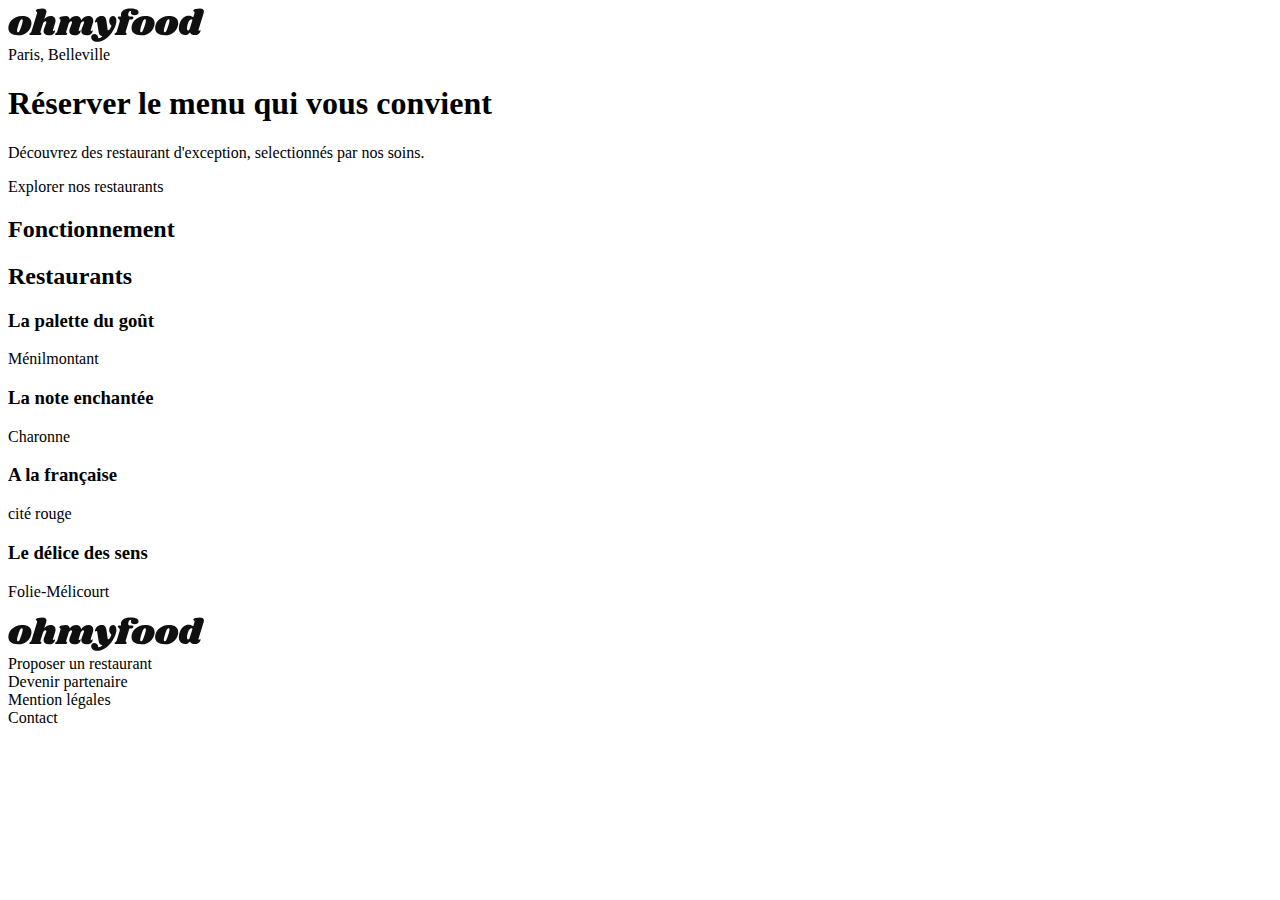
==== index.html @ 0eeb08e2 "initial version" ====
<!DOCTYPE html>
<html lang="fr">

<head>
    <meta charset="UTF-8">
    <meta name="viewport" content="width=device-width, initial-scale=1.0">
    <link rel="stylesheet" href="https://use.fontawesome.com/releases/v5.15.1/css/all.css"
        integrity="sha384-vp86vTRFVJgpjF9jiIGPEEqYqlDwgyBgEF109VFjmqGmIY/Y4HV4d3Gp2irVfcrp" crossorigin="anonymous">
    <link rel="stylesheet" href="styles/style.css" />
    <title> Ohmyfood!</title>
</head>

<body>
    <header>
        <img src="images/logo/ohmyfood@2x.svg" alt="logo Ohmyfood!" />
        <div>
            <i class="fas fa-map-marker-alt"></i>
            Paris, Belleville
        </div>
        <h1> Réserver le menu qui vous convient</h1>
        <p> Découvrez des restaurant d'exception, selectionnés par nos soins.</p>
        <div> Explorer nos restaurants </div>
    </header>
    <section id="fonction">
        <h2> Fonctionnement</h2>

    </section>
    <section id="restaurant">
        <h2> Restaurants</h2>
        <div class="menu">
            <a href="#">
                <div class="pic img1"> </div>
                <h3> La palette du goût</h3>
                <p> Ménilmontant</p>
            </a>
        </div>
        <div class="menu">
            <a href="#">
                <div class="pic img2"> </div>
                <h3> La note enchantée</h3>
                <p> Charonne</p>
            </a>
        </div>
        <div class="menu">
            <a href="#">
                <div class="pic img3"> </div>
                <h3> A la française</h3>
                <p> cité rouge</p>
            </a>
        </div>
        <div class="menu">
            <a href="#">
                <div class="pic img4"> </div>
                <h3> Le délice des sens</h3>
                <p> Folie-Mélicourt </p>
            </a>
        </div>
    </section>
    <footer>
        <img src="images/logo/ohmyfood@2x.svg" alt="logo Ohmyfood!" />
        <div>
            <div> <i class="fas fa-utensils"></i> Proposer un restaurant </div>
            <div> <i class="fas fa-hands-helping"></i> Devenir partenaire </div>
            <span>Mention légales </span>
            <div> <a href="mailto:#"> Contact </a> </div>
        </div>
    </footer>
</body>

</html>
---- styles/style.css ----
@font-face {
  font-family: "roboto";
  src: url(Roboto/Roboto-Regular.ttf) format("truetype");
  font-family: "shrikhand";
  src: url(Shrikhand/Shrikhand-Regular.ttf) format("truetype");
}

* {
  text-decoration: none;
  color: black;
  font-family: "roboto";
}
/*# sourceMappingURL=style.css.map */
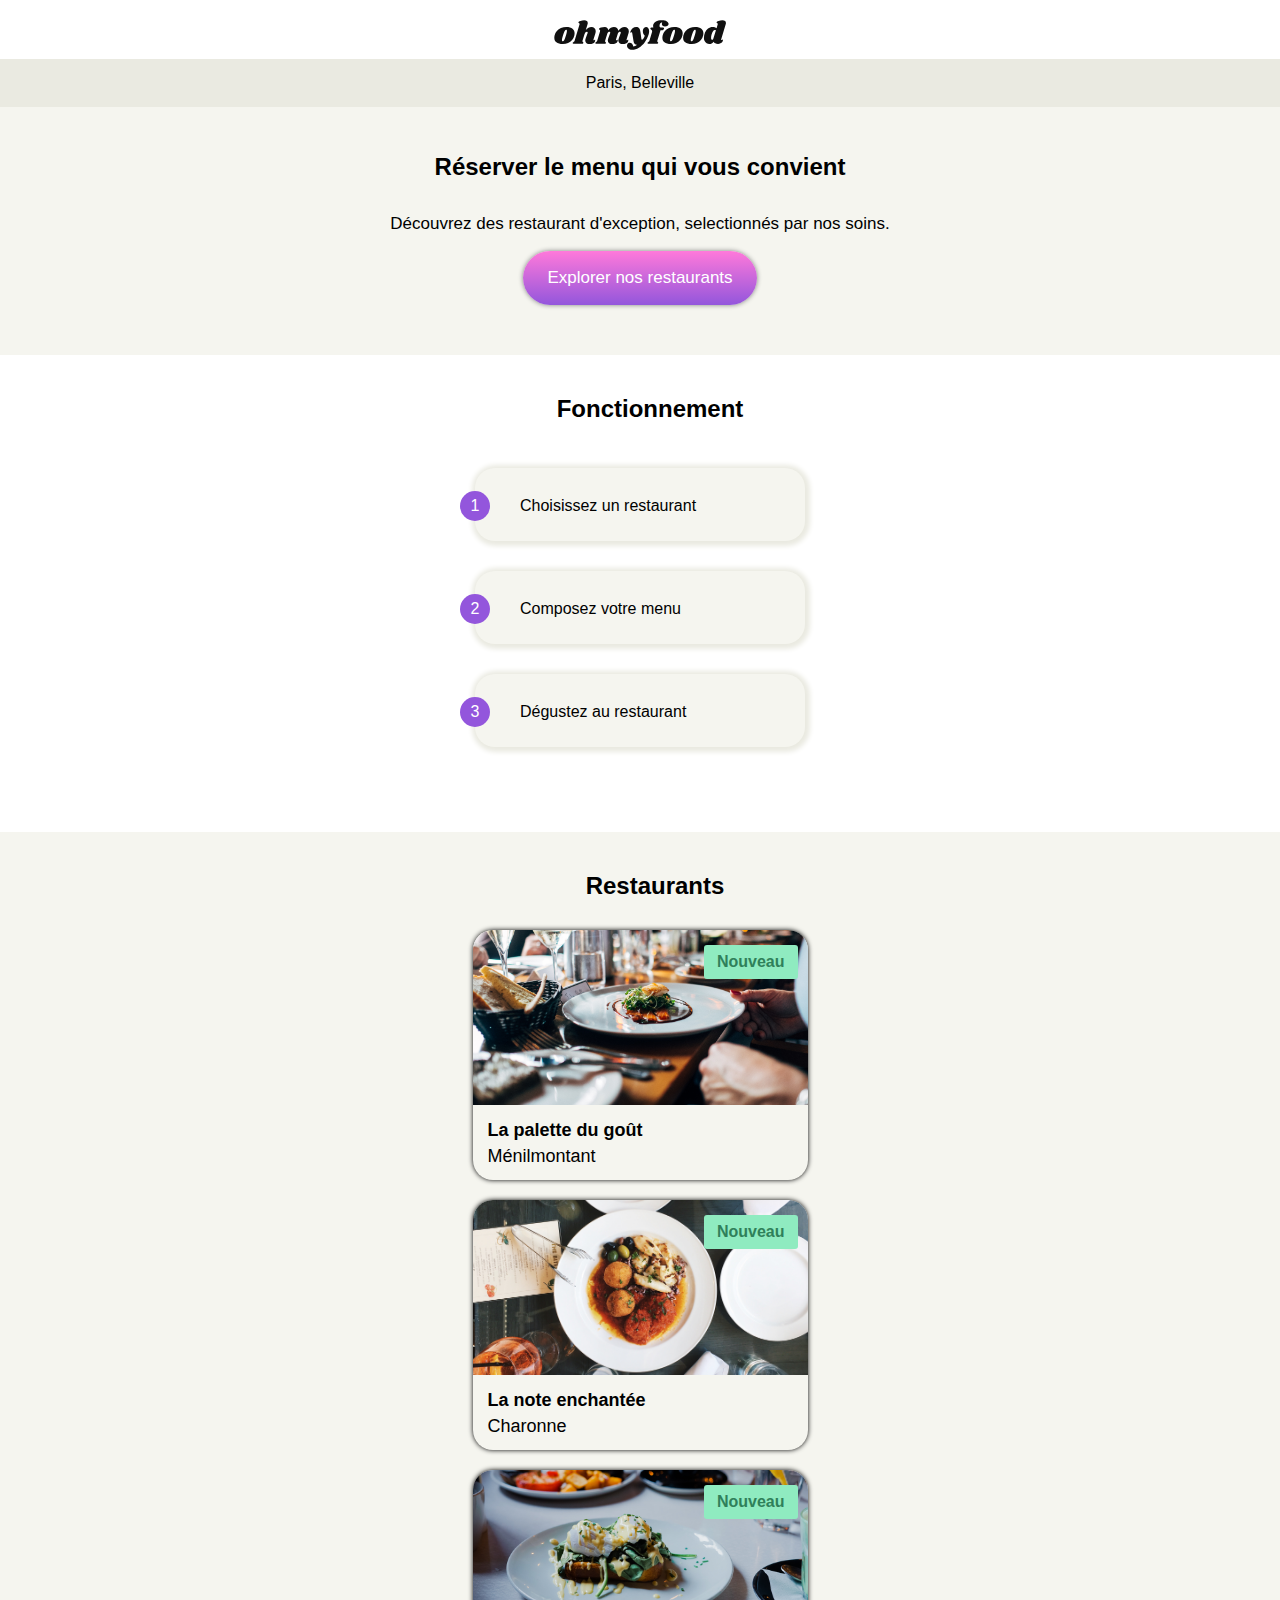
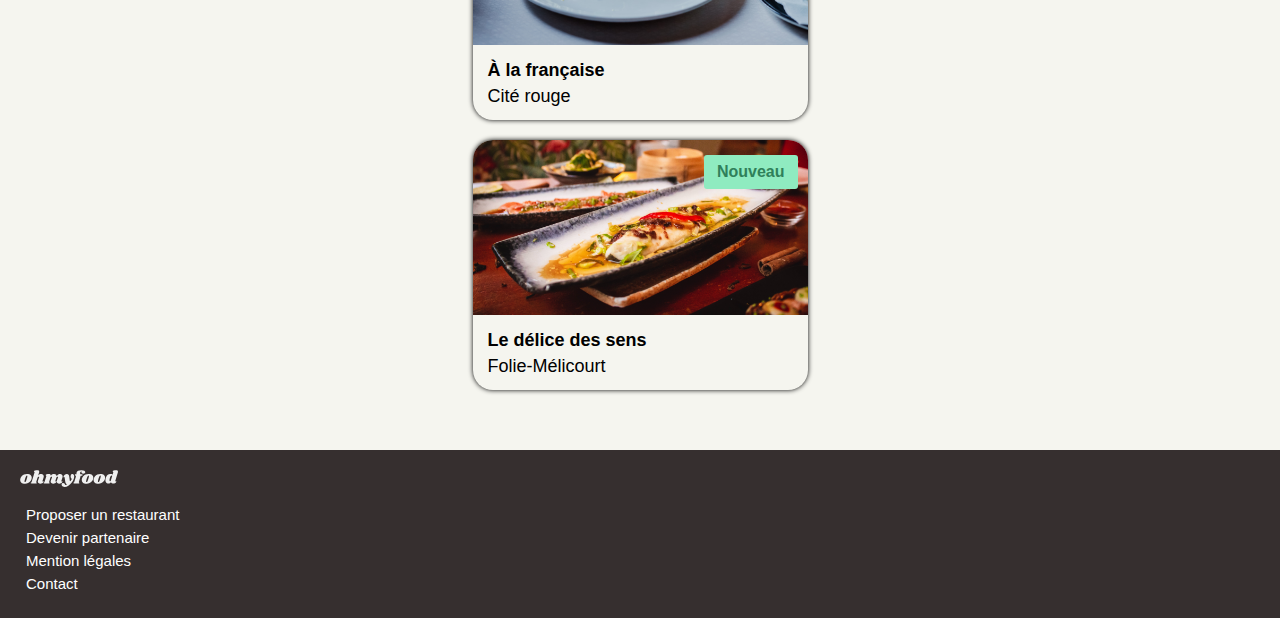
==== commit 9f095f72: "accueil fini sans animation" ====
--- a/index.html
+++ b/index.html
@@ -12,57 +12,79 @@
 
 <body>
     <header>
-        <img src="images/logo/ohmyfood@2x.svg" alt="logo Ohmyfood!" />
-        <div>
+        <div><img src="images/logo/ohmyfood@2x.svg" alt="logo Ohmyfood!" />
+        </div>
+        <div id="location">
             <i class="fas fa-map-marker-alt"></i>
             Paris, Belleville
         </div>
-        <h1> Réserver le menu qui vous convient</h1>
-        <p> Découvrez des restaurant d'exception, selectionnés par nos soins.</p>
-        <div> Explorer nos restaurants </div>
+        <div id="reservation">
+            <h1> Réserver le menu qui vous convient</h1>
+            <p> Découvrez des restaurant d'exception, selectionnés par nos soins.</p>
+            <div id="explore"> Explorer nos restaurants </div>
+        </div>
     </header>
     <section id="fonction">
         <h2> Fonctionnement</h2>
-
+        <div class="choices">
+            <span class="numbers"> 1</span>
+            <i class="fas fa-mobile-alt icon"></i> Choisissez un restaurant
+        </div>
+        <div class="choices">
+            <span class="numbers"> 2</span>
+            <i class="fas fa-list icon"></i> Composez votre menu
+        </div>
+        <div class="choices">
+            <span class="numbers"> 3</span>
+            <i class="fas fa-store icon"></i> Dégustez au restaurant
+        </div>
     </section>
     <section id="restaurant">
         <h2> Restaurants</h2>
         <div class="menu">
             <a href="#">
                 <div class="pic img1"> </div>
+                <div class="new"> Nouveau</div>
                 <h3> La palette du goût</h3>
                 <p> Ménilmontant</p>
             </a>
+            <i class="far fa-heart heart"></i>
         </div>
         <div class="menu">
             <a href="#">
                 <div class="pic img2"> </div>
+                <div class="new"> Nouveau</div>
                 <h3> La note enchantée</h3>
                 <p> Charonne</p>
             </a>
+            <i class="far fa-heart heart"></i>
         </div>
         <div class="menu">
             <a href="#">
                 <div class="pic img3"> </div>
-                <h3> A la française</h3>
-                <p> cité rouge</p>
+                <div class="new"> Nouveau</div>
+                <h3> À la française</h3>
+                <p> Cité rouge</p>
             </a>
+            <i class="far fa-heart heart"></i>
         </div>
         <div class="menu">
             <a href="#">
                 <div class="pic img4"> </div>
+                <div class="new"> Nouveau</div>
                 <h3> Le délice des sens</h3>
                 <p> Folie-Mélicourt </p>
             </a>
+            <i class="far fa-heart heart"></i>
         </div>
     </section>
     <footer>
         <img src="images/logo/ohmyfood@2x.svg" alt="logo Ohmyfood!" />
         <div>
-            <div> <i class="fas fa-utensils"></i> Proposer un restaurant </div>
-            <div> <i class="fas fa-hands-helping"></i> Devenir partenaire </div>
-            <span>Mention légales </span>
-            <div> <a href="mailto:#"> Contact </a> </div>
+            <div class="foot"> <i class="fas fa-utensils "></i> Proposer un restaurant </div>
+            <div class="foot"> <i class="fas fa-hands-helping"></i> Devenir partenaire </div>
+            <div class="foot">Mention légales </div>
+            <div class="foot"> <a href="mailto:#"> Contact </a> </div>
         </div>
     </footer>
 </body>
--- a/styles/style.css
+++ b/styles/style.css
@@ -7,7 +7,237 @@
 
 * {
   text-decoration: none;
+  font-family: "roboto", Arial, Helvetica, sans-serif;
+}
+
+body {
+  padding: 0;
+  margin: 0;
+}
+
+body header {
+  display: -webkit-box;
+  display: -ms-flexbox;
+  display: flex;
+  -webkit-box-orient: vertical;
+  -webkit-box-direction: normal;
+      -ms-flex-direction: column;
+          flex-direction: column;
+  text-align: center;
+}
+
+body header img {
+  height: 30px;
+  padding: 20px 0 5px 0;
+}
+
+body header #location {
+  background-color: #eaeae1;
+  padding: 15px;
+}
+
+body header #reservation {
+  display: -webkit-box;
+  display: -ms-flexbox;
+  display: flex;
+  -webkit-box-orient: vertical;
+  -webkit-box-direction: normal;
+      -ms-flex-direction: column;
+          flex-direction: column;
+  -webkit-box-align: center;
+      -ms-flex-align: center;
+          align-items: center;
+  background-color: #f5f5ef;
+  padding: 30px 5px 50px 5px;
+  font-size: 17px;
+}
+
+body header h1 {
+  font-size: 24px;
+}
+
+body header #explore {
+  padding: 17px;
+  width: 200px;
+  background: -webkit-gradient(linear, left top, left bottom, from(#FF79DA), to(#9356DC));
+  background: linear-gradient(#FF79DA, #9356DC);
+  border-radius: 30px;
+  color: white;
+  -webkit-box-shadow: 0 0 5px 0 gray;
+          box-shadow: 0 0 5px 0 gray;
+}
+
+body #fonction {
+  margin-bottom: 70px;
+  display: -webkit-box;
+  display: -ms-flexbox;
+  display: flex;
+  -webkit-box-orient: vertical;
+  -webkit-box-direction: normal;
+      -ms-flex-direction: column;
+          flex-direction: column;
+  -webkit-box-align: center;
+      -ms-flex-align: center;
+          align-items: center;
+}
+
+body #fonction h2 {
+  padding: 20px 0 10px 20px;
+}
+
+body #fonction .choices {
+  position: relative;
+  padding: 25px;
+  margin: 15px;
+  width: 280px;
+  background-color: #f5f5ef;
+  border-radius: 20px;
+  -webkit-box-shadow: 1px 1px 5px 4px #eaeae1;
+          box-shadow: 1px 1px 5px 4px #eaeae1;
+}
+
+body #fonction .icon {
+  color: gray;
+  margin: 0 10px;
+  font-size: 20px;
+}
+
+body #fonction .numbers {
+  position: absolute;
+  left: -20px;
+  bottom: 15px;
+  background-color: #9356DC;
+  width: 30px;
+  height: 30px;
+  border-radius: 50%;
+  display: inline-block;
+  text-align: center;
+  line-height: 30px;
+  margin: 5px;
+  color: white;
+}
+
+body #restaurant {
+  display: -webkit-box;
+  display: -ms-flexbox;
+  display: flex;
+  -webkit-box-orient: vertical;
+  -webkit-box-direction: normal;
+      -ms-flex-direction: column;
+          flex-direction: column;
+  -webkit-box-pack: center;
+      -ms-flex-pack: center;
+          justify-content: center;
+  background-color: #f5f5ef;
+  padding: 20px 0 50px 0;
+}
+
+body #restaurant h2 {
+  padding-left: 30px;
+}
+
+body #restaurant .menu {
+  position: relative;
+  border-radius: 20px;
+  -webkit-box-shadow: 0 0 5px 0 black;
+          box-shadow: 0 0 5px 0 black;
+  width: 335px;
+  height: 250px;
+  margin: 10px;
+  -ms-flex-item-align: center;
+      -ms-grid-row-align: center;
+      align-self: center;
+}
+
+body #restaurant .new {
+  position: absolute;
+  color: #2f805a;
+  background-color: #8febc0;
+  padding: 8px 13px;
+  top: 15px;
+  right: 10px;
+  border-radius: 3px;
+  font-weight: bold;
+}
+
+body #restaurant h3 {
+  margin: 15px 0 0 15px;
+  font-size: 18px;
+}
+
+body #restaurant p {
+  margin: 5px 0 0 15px;
+  font-size: 18px;
+}
+
+body #restaurant a {
   color: black;
-  font-family: "roboto";
+}
+
+body #restaurant .heart {
+  position: absolute;
+  font-size: 30px;
+  right: 30px;
+  bottom: 30px;
+}
+
+body #restaurant .pic {
+  height: 175px;
+  background-size: cover;
+  background-position: bottom;
+  background-repeat: no-repeat;
+  border-radius: 20px 20px 0 0;
+}
+
+body #restaurant .text {
+  padding: 0;
+  margin: 0;
+}
+
+body #restaurant .img1 {
+  background-image: url("../images/restaurants/restaurant1.jpg");
+}
+
+body #restaurant .img2 {
+  background-image: url("../images/restaurants/restaurant2.jpg");
+  background-position: 40% 60%;
+}
+
+body #restaurant .img3 {
+  background-image: url("../images/restaurants/restaurant3.jpg");
+}
+
+body #restaurant .img4 {
+  background-image: url("../images/restaurants/restaurant4.jpg");
+}
+
+body footer {
+  background-color: #362f2f;
+  color: white;
+  font-size: 15px;
+  padding: 20px;
+}
+
+body footer a {
+  color: white;
+}
+
+body footer img {
+  -webkit-filter: invert(100%);
+          filter: invert(100%);
+  height: 17px;
+  padding-bottom: 10px;
+}
+
+body footer .foot {
+  margin: 6px;
+}
+
+@media all and (min-width: 700px) {
+  #restaurant h2 {
+    -ms-flex-item-align: center;
+        -ms-grid-row-align: center;
+        align-self: center;
+  }
 }
 /*# sourceMappingURL=style.css.map */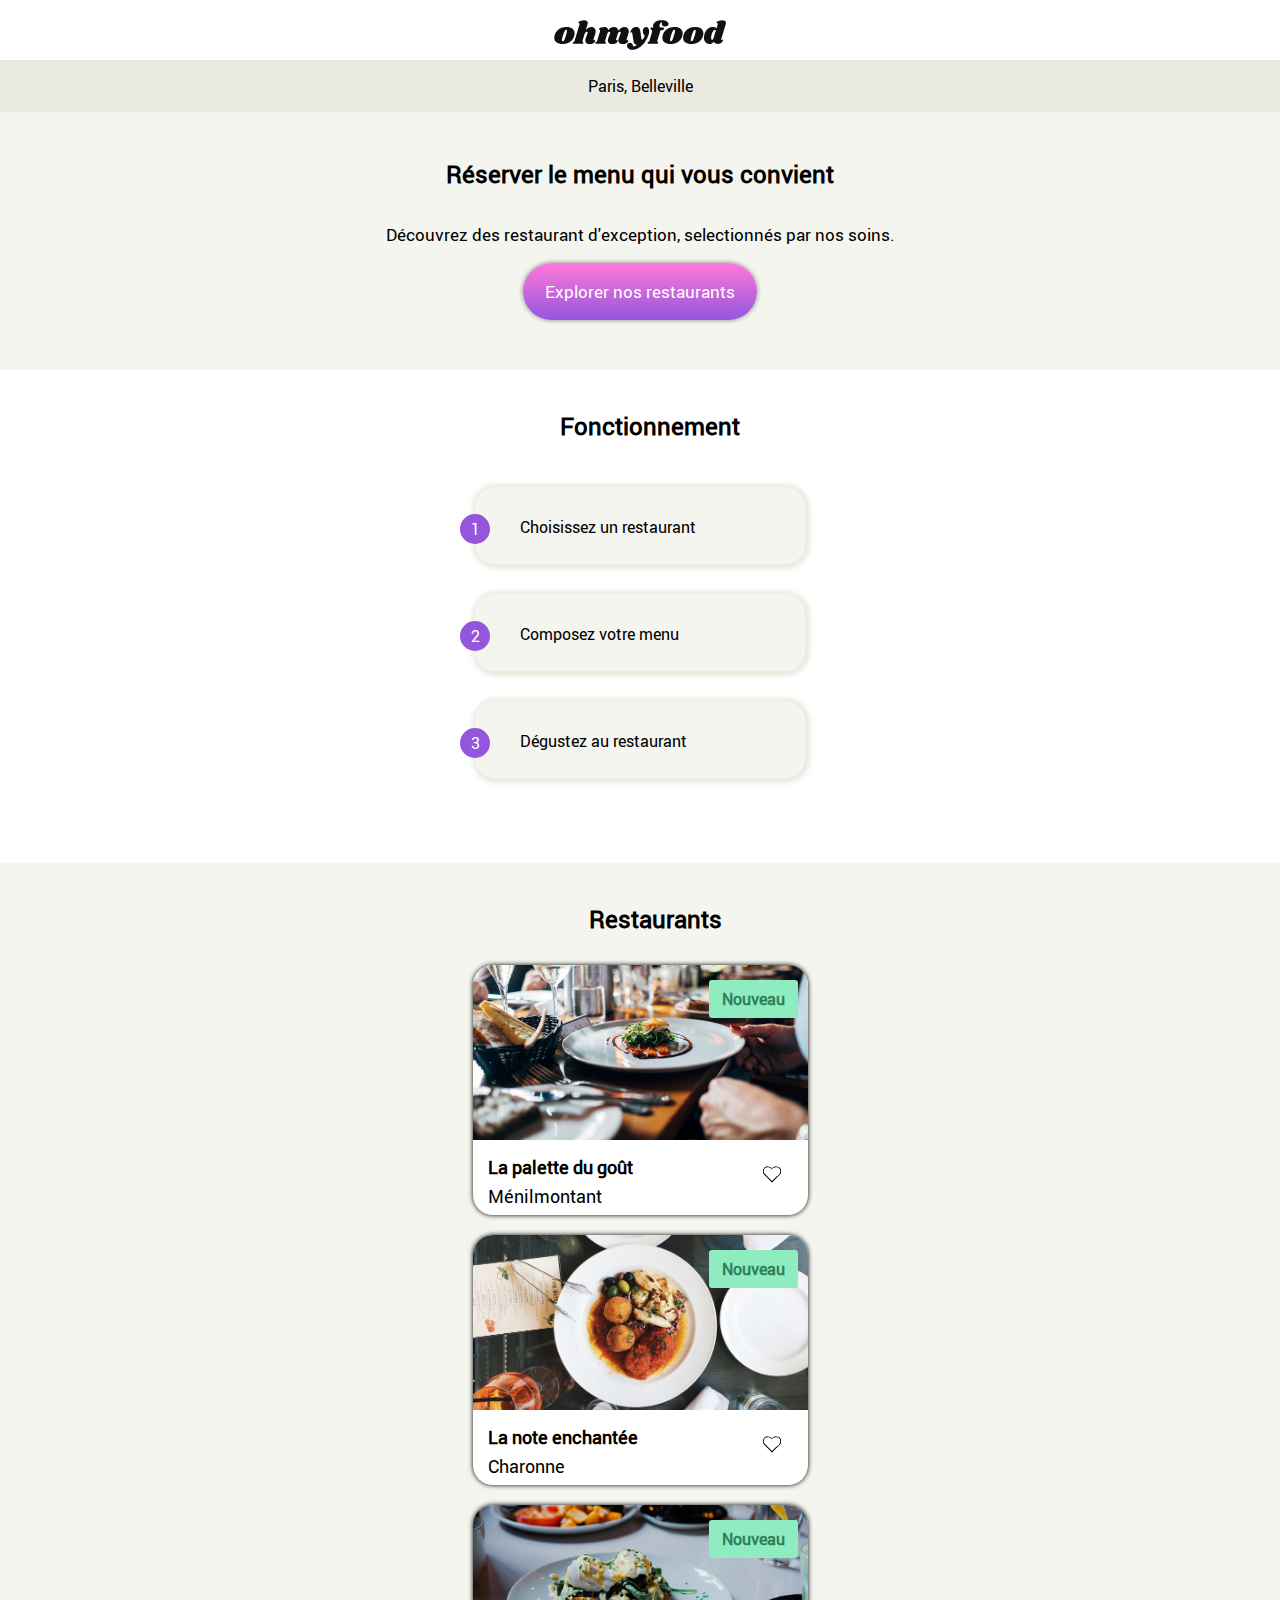
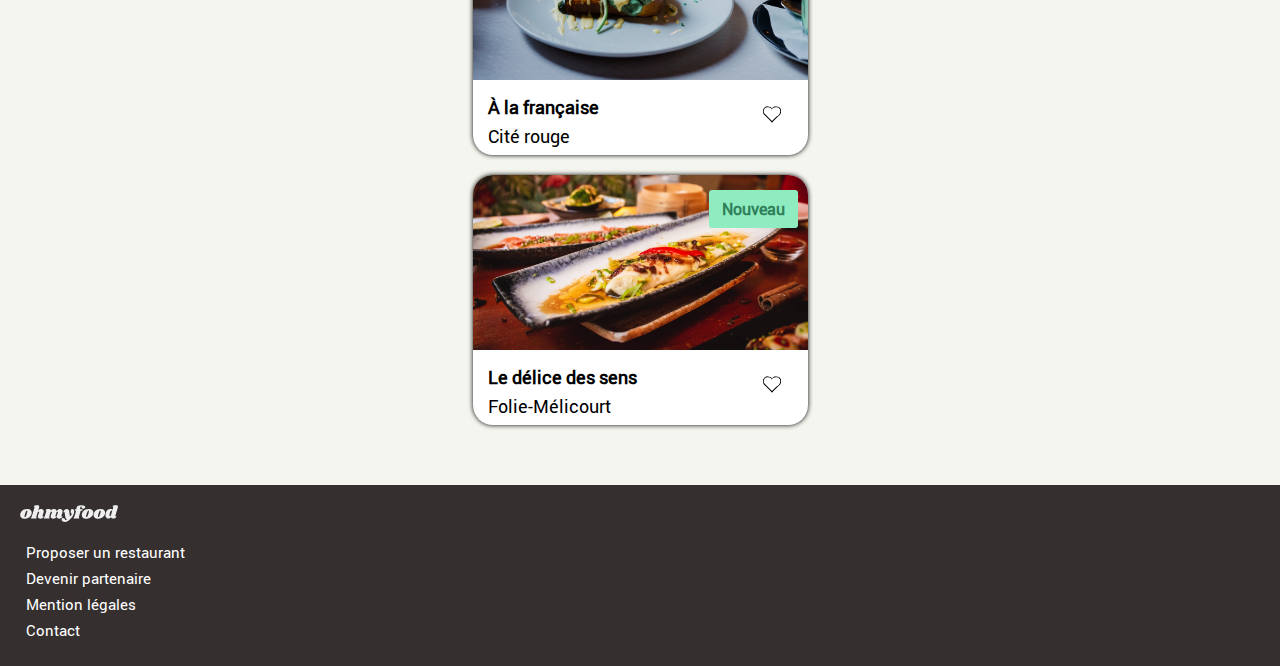
==== commit 2ab63499: "menu 1 done (html+css), fonts corrected, acceuil hearts changed" ====
--- a/index.html
+++ b/index.html
@@ -6,7 +6,7 @@
     <meta name="viewport" content="width=device-width, initial-scale=1.0">
     <link rel="stylesheet" href="https://use.fontawesome.com/releases/v5.15.1/css/all.css"
         integrity="sha384-vp86vTRFVJgpjF9jiIGPEEqYqlDwgyBgEF109VFjmqGmIY/Y4HV4d3Gp2irVfcrp" crossorigin="anonymous">
-    <link rel="stylesheet" href="styles/style.css" />
+    <link rel="stylesheet" href="styles/index.css" />
     <title> Ohmyfood!</title>
 </head>
 
@@ -42,13 +42,13 @@
     <section id="restaurant">
         <h2> Restaurants</h2>
         <div class="menu">
-            <a href="#">
+            <a href="menus/menu1.html">
                 <div class="pic img1"> </div>
                 <div class="new"> Nouveau</div>
                 <h3> La palette du goût</h3>
                 <p> Ménilmontant</p>
             </a>
-            <i class="far fa-heart heart"></i>
+            <a href="#"> <span class="coeur">  </span> </a>
         </div>
         <div class="menu">
             <a href="#">
@@ -57,7 +57,7 @@
                 <h3> La note enchantée</h3>
                 <p> Charonne</p>
             </a>
-            <i class="far fa-heart heart"></i>
+            <a href="#"> <span class="coeur"> </span> </a>
         </div>
         <div class="menu">
             <a href="#">
@@ -66,7 +66,7 @@
                 <h3> À la française</h3>
                 <p> Cité rouge</p>
             </a>
-            <i class="far fa-heart heart"></i>
+           <a href="#"> <span class="coeur"> </span></a>
         </div>
         <div class="menu">
             <a href="#">
@@ -75,7 +75,7 @@
                 <h3> Le délice des sens</h3>
                 <p> Folie-Mélicourt </p>
             </a>
-            <i class="far fa-heart heart"></i>
+            <a href="#"> <span class="coeur"></span></a>
         </div>
     </section>
     <footer>
--- a/styles/index.css
+++ b/styles/index.css
@@ -0,0 +1,289 @@
+@font-face {
+  font-family: 'roboto';
+  src: url("../roboto_regular_macroman/Roboto-Regular-webfont.woff") format("woff");
+}
+
+@font-face {
+  font-family: 'shrikhand';
+  src: url("../Shrikhand/Shrikhand-Regular.ttf") format("truetype");
+}
+
+* {
+  text-decoration: none;
+  font-family: 'roboto', Arial, Helvetica, sans-serif;
+}
+
+body {
+  padding: 0;
+  margin: 0;
+}
+
+body header {
+  display: -webkit-box;
+  display: -ms-flexbox;
+  display: flex;
+  -webkit-box-orient: vertical;
+  -webkit-box-direction: normal;
+      -ms-flex-direction: column;
+          flex-direction: column;
+  text-align: center;
+}
+
+body header img {
+  height: 30px;
+  padding: 20px 0 5px 0;
+}
+
+body header #location {
+  background-color: #eaeae1;
+  padding: 15px;
+}
+
+body header #reservation {
+  display: -webkit-box;
+  display: -ms-flexbox;
+  display: flex;
+  -webkit-box-orient: vertical;
+  -webkit-box-direction: normal;
+      -ms-flex-direction: column;
+          flex-direction: column;
+  -webkit-box-align: center;
+      -ms-flex-align: center;
+          align-items: center;
+  background-color: #f5f5ef;
+  padding: 30px 5px 50px 5px;
+  font-size: 17px;
+}
+
+body header h1 {
+  font-size: 24px;
+}
+
+body header #explore {
+  padding: 17px;
+  width: 200px;
+  background: -webkit-gradient(linear, left top, left bottom, from(#FF79DA), to(#9356DC));
+  background: linear-gradient(#FF79DA, #9356DC);
+  border-radius: 30px;
+  color: white;
+  -webkit-box-shadow: 0 0 5px 0 gray;
+          box-shadow: 0 0 5px 0 gray;
+}
+
+body #fonction {
+  margin-bottom: 70px;
+  display: -webkit-box;
+  display: -ms-flexbox;
+  display: flex;
+  -webkit-box-orient: vertical;
+  -webkit-box-direction: normal;
+      -ms-flex-direction: column;
+          flex-direction: column;
+  -webkit-box-align: center;
+      -ms-flex-align: center;
+          align-items: center;
+}
+
+body #fonction h2 {
+  padding: 20px 0 10px 20px;
+}
+
+body #fonction .choices {
+  position: relative;
+  padding: 25px;
+  margin: 15px;
+  width: 280px;
+  background-color: #f5f5ef;
+  border-radius: 20px;
+  -webkit-box-shadow: 1px 1px 5px 4px #eaeae1;
+          box-shadow: 1px 1px 5px 4px #eaeae1;
+}
+
+body #fonction .icon {
+  color: gray;
+  margin: 0 10px;
+  font-size: 20px;
+}
+
+body #fonction .numbers {
+  position: absolute;
+  left: -20px;
+  bottom: 15px;
+  background-color: #9356DC;
+  width: 30px;
+  height: 30px;
+  border-radius: 50%;
+  display: inline-block;
+  text-align: center;
+  line-height: 30px;
+  margin: 5px;
+  color: white;
+}
+
+body #restaurant {
+  display: -webkit-box;
+  display: -ms-flexbox;
+  display: flex;
+  -webkit-box-orient: vertical;
+  -webkit-box-direction: normal;
+      -ms-flex-direction: column;
+          flex-direction: column;
+  -webkit-box-pack: center;
+      -ms-flex-pack: center;
+          justify-content: center;
+  background-color: #f5f5ef;
+  padding: 20px 0 50px 0;
+}
+
+body #restaurant h2 {
+  padding-left: 30px;
+}
+
+body #restaurant .menu {
+  position: relative;
+  border-radius: 20px;
+  -webkit-box-shadow: 0 0 5px 0 black;
+          box-shadow: 0 0 5px 0 black;
+  width: 335px;
+  height: 250px;
+  margin: 10px;
+  -ms-flex-item-align: center;
+      -ms-grid-row-align: center;
+      align-self: center;
+  background-color: white;
+}
+
+body #restaurant .menu .coeur {
+  position: absolute;
+  width: 12px;
+  height: 12px;
+  right: 30px;
+  bottom: 35px;
+  -webkit-transform: rotate(45deg);
+          transform: rotate(45deg);
+  border-bottom: 1px solid;
+  border-right: 1px solid;
+  -webkit-box-sizing: border-box;
+          box-sizing: border-box;
+  background-color: none;
+}
+
+body #restaurant .menu .coeur::before, body #restaurant .menu .coeur::after {
+  position: absolute;
+  content: '';
+  width: 10px;
+  height: 10px;
+  border-radius: 50%;
+  -webkit-box-sizing: border-box;
+          box-sizing: border-box;
+  border-top: 1px solid;
+  border-left: 1px solid;
+}
+
+body #restaurant .menu .coeur::before {
+  bottom: -1px;
+  right: 5px;
+  -webkit-transform: rotate(-36deg);
+          transform: rotate(-36deg);
+}
+
+body #restaurant .menu .coeur::after {
+  bottom: 5px;
+  right: -1px;
+  background-color: white;
+  -webkit-transform: rotate(50deg);
+          transform: rotate(50deg);
+}
+
+body #restaurant .new {
+  position: absolute;
+  color: #2f805a;
+  background-color: #8febc0;
+  padding: 8px 13px;
+  top: 15px;
+  right: 10px;
+  border-radius: 3px;
+  font-weight: bold;
+}
+
+body #restaurant h3 {
+  margin: 15px 0 0 15px;
+  font-size: 18px;
+}
+
+body #restaurant p {
+  margin: 5px 0 0 15px;
+  font-size: 18px;
+}
+
+body #restaurant a {
+  color: black;
+}
+
+body #restaurant .heart {
+  position: absolute;
+  font-size: 30px;
+  right: 30px;
+  bottom: 30px;
+}
+
+body #restaurant .pic {
+  height: 175px;
+  background-size: cover;
+  background-position: bottom;
+  background-repeat: no-repeat;
+  border-radius: 20px 20px 0 0;
+}
+
+body #restaurant .text {
+  padding: 0;
+  margin: 0;
+}
+
+body #restaurant .img1 {
+  background-image: url("../images/restaurants/restaurant1.jpg");
+}
+
+body #restaurant .img2 {
+  background-image: url("../images/restaurants/restaurant2.jpg");
+  background-position: 40% 60%;
+}
+
+body #restaurant .img3 {
+  background-image: url("../images/restaurants/restaurant3.jpg");
+}
+
+body #restaurant .img4 {
+  background-image: url("../images/restaurants/restaurant4.jpg");
+}
+
+body footer {
+  background-color: #362f2f;
+  color: white;
+  font-size: 15px;
+  padding: 20px;
+}
+
+body footer a {
+  color: white;
+}
+
+body footer img {
+  -webkit-filter: invert(100%);
+          filter: invert(100%);
+  height: 17px;
+  padding-bottom: 10px;
+}
+
+body footer .foot {
+  margin: 6px;
+}
+
+@media all and (min-width: 700px) {
+  #restaurant h2 {
+    -ms-flex-item-align: center;
+        -ms-grid-row-align: center;
+        align-self: center;
+  }
+}
+/*# sourceMappingURL=index.css.map */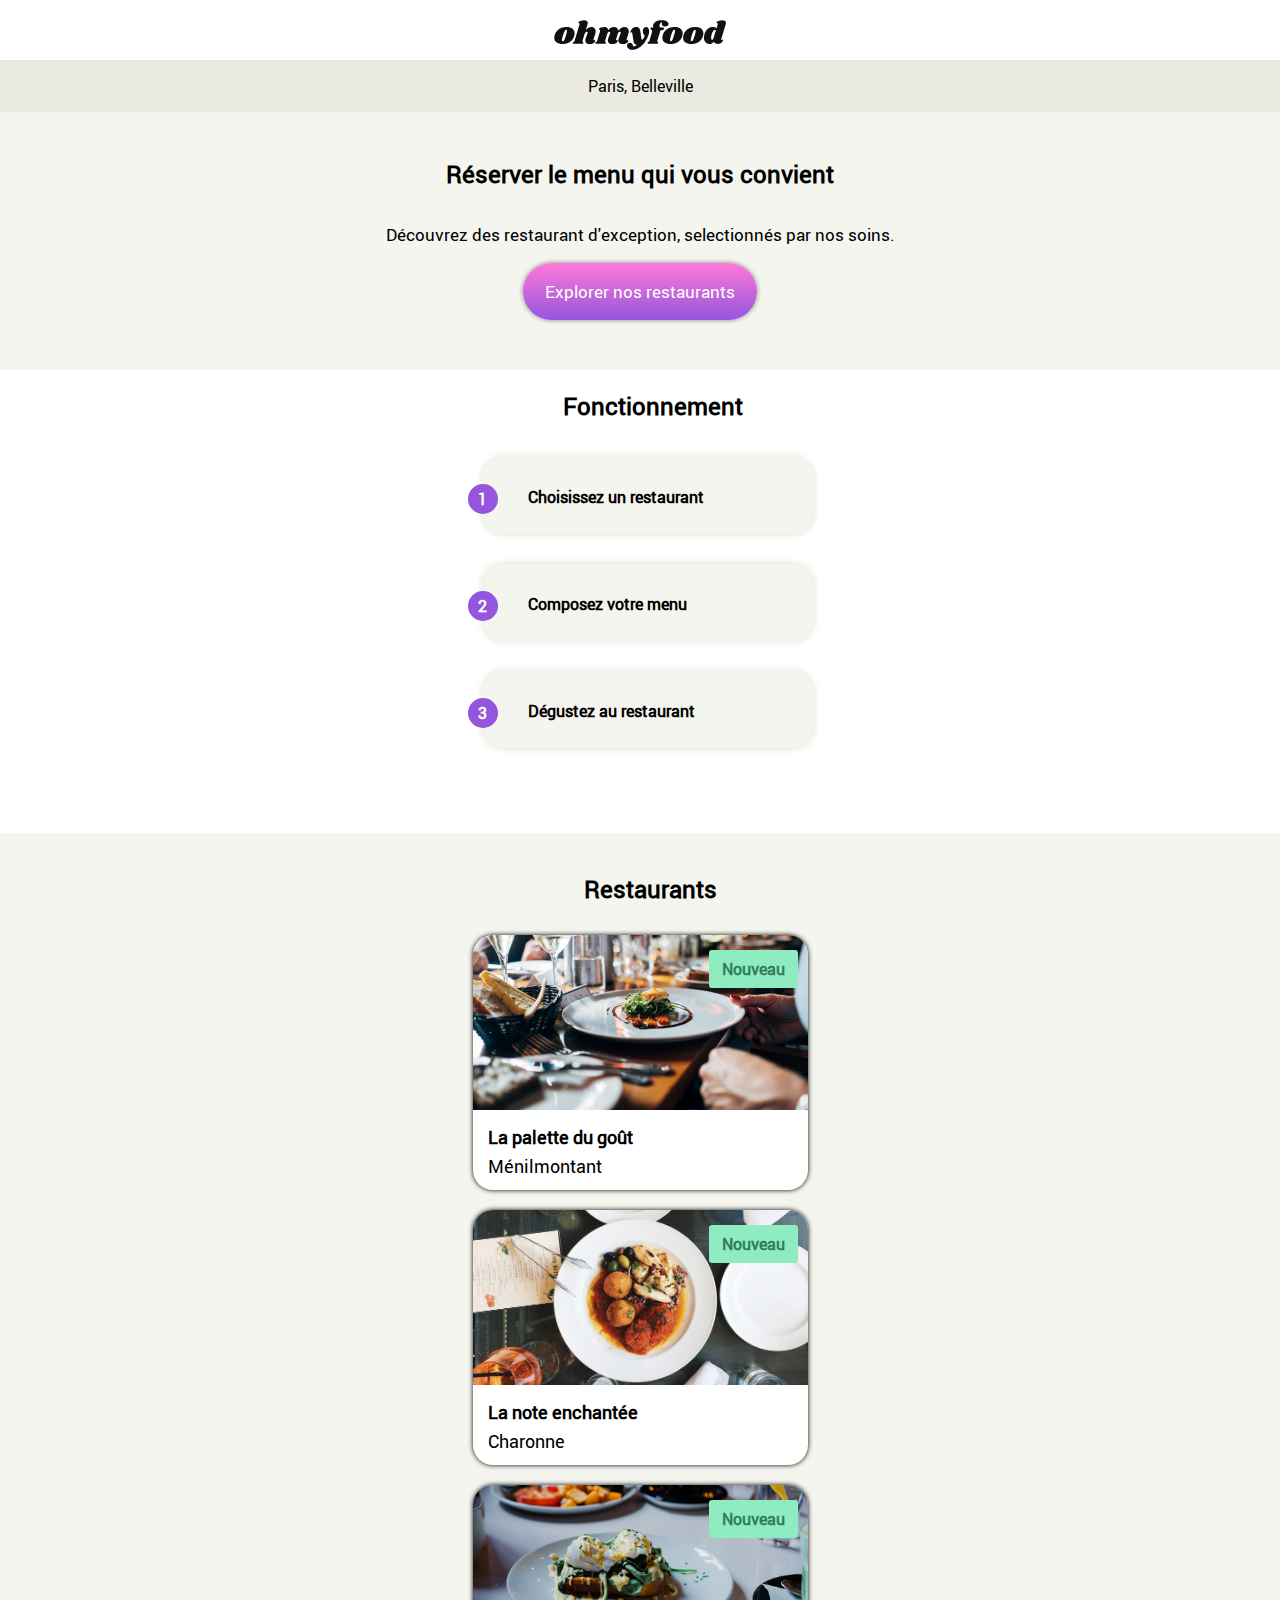
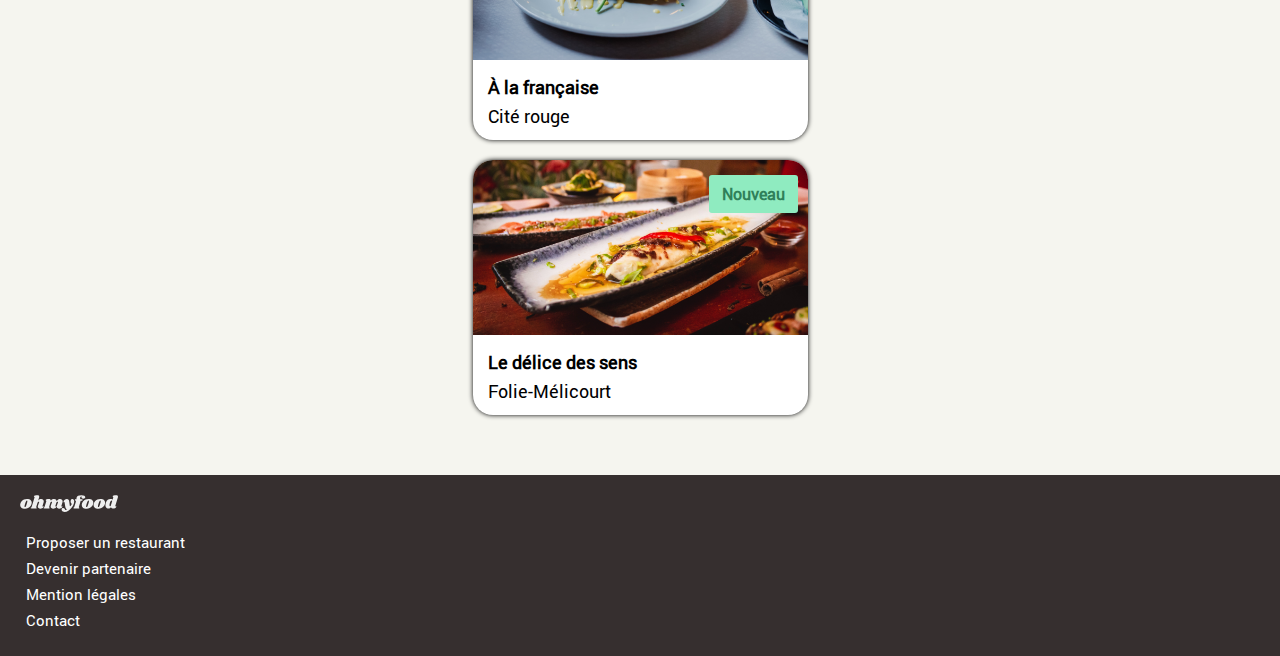
==== commit a35997d2: "animation finished" ====
--- a/index.html
+++ b/index.html
@@ -11,82 +11,109 @@
 </head>
 
 <body>
-    <header>
-        <div><img src="images/logo/ohmyfood@2x.svg" alt="logo Ohmyfood!" />
-        </div>
-        <div id="location">
-            <i class="fas fa-map-marker-alt"></i>
-            Paris, Belleville
-        </div>
-        <div id="reservation">
-            <h1> Réserver le menu qui vous convient</h1>
-            <p> Découvrez des restaurant d'exception, selectionnés par nos soins.</p>
-            <div id="explore"> Explorer nos restaurants </div>
-        </div>
-    </header>
-    <section id="fonction">
-        <h2> Fonctionnement</h2>
-        <div class="choices">
-            <span class="numbers"> 1</span>
-            <i class="fas fa-mobile-alt icon"></i> Choisissez un restaurant
-        </div>
-        <div class="choices">
-            <span class="numbers"> 2</span>
-            <i class="fas fa-list icon"></i> Composez votre menu
-        </div>
-        <div class="choices">
-            <span class="numbers"> 3</span>
-            <i class="fas fa-store icon"></i> Dégustez au restaurant
-        </div>
-    </section>
-    <section id="restaurant">
-        <h2> Restaurants</h2>
-        <div class="menu">
-            <a href="menus/menu1.html">
-                <div class="pic img1"> </div>
-                <div class="new"> Nouveau</div>
-                <h3> La palette du goût</h3>
-                <p> Ménilmontant</p>
-            </a>
-            <a href="#"> <span class="coeur">  </span> </a>
-        </div>
-        <div class="menu">
-            <a href="#">
-                <div class="pic img2"> </div>
-                <div class="new"> Nouveau</div>
-                <h3> La note enchantée</h3>
-                <p> Charonne</p>
-            </a>
-            <a href="#"> <span class="coeur"> </span> </a>
-        </div>
-        <div class="menu">
-            <a href="#">
-                <div class="pic img3"> </div>
-                <div class="new"> Nouveau</div>
-                <h3> À la française</h3>
-                <p> Cité rouge</p>
-            </a>
-           <a href="#"> <span class="coeur"> </span></a>
-        </div>
-        <div class="menu">
-            <a href="#">
-                <div class="pic img4"> </div>
-                <div class="new"> Nouveau</div>
-                <h3> Le délice des sens</h3>
-                <p> Folie-Mélicourt </p>
-            </a>
-            <a href="#"> <span class="coeur"></span></a>
-        </div>
-    </section>
-    <footer>
-        <img src="images/logo/ohmyfood@2x.svg" alt="logo Ohmyfood!" />
-        <div>
-            <div class="foot"> <i class="fas fa-utensils "></i> Proposer un restaurant </div>
-            <div class="foot"> <i class="fas fa-hands-helping"></i> Devenir partenaire </div>
-            <div class="foot">Mention légales </div>
-            <div class="foot"> <a href="mailto:#"> Contact </a> </div>
-        </div>
-    </footer>
+    <div> <i class="fas fa-spinner spinner"></i> </div>
+    <div id="delay">
+        <header>
+            <div><img src="images/logo/ohmyfood@2x.svg" alt="logo Ohmyfood!" />
+            </div>
+            <div id="location">
+                <i class="fas fa-map-marker-alt"></i>
+                Paris, Belleville
+            </div>
+            <div id="reservation">
+                <h1> Réserver le menu qui vous convient</h1>
+                <p> Découvrez des restaurant d'exception, selectionnés par nos soins.</p>
+                <div id="explore"> Explorer nos restaurants </div>
+            </div>
+        </header>
+        <section id="fonction">
+            <h2> Fonctionnement</h2>
+            <div class="choices">
+                <span class="numbers"> 1</span>
+                <i class="fas fa-mobile-alt icon"></i> Choisissez un restaurant
+            </div>
+            <div class="choices">
+                <span class="numbers"> 2</span>
+                <i class="fas fa-list icon"></i> Composez votre menu
+            </div>
+            <div class="choices">
+                <span class="numbers"> 3</span>
+                <i class="fas fa-store icon miam"></i> Dégustez au restaurant
+            </div>
+        </section>
+        <section id="restaurant">
+            <h2> Restaurants</h2>
+            <div class="menu">
+                <a href="menus/menu1.html">
+                    <div class="pic img1"> </div>
+                    <div class="new"> Nouveau</div>
+                    <h3> La palette du goût</h3>
+                    <p> Ménilmontant</p>
+                </a>
+                <div class="coeur">
+                    <input type="checkbox" id="heart-checkbox-1" name="heart-checkbox">
+                    <label for="heart-checkbox-1">
+                        <i class="far fa-heart empty-heart"> </i>
+                        <i class="fas fa-heart full-heart"> </i>
+                    </label>
+                </div>
+            </div>
+            <div class="menu">
+                <a href="menus/menu2.html">
+                    <div class="pic img2"> </div>
+                    <div class="new"> Nouveau</div>
+                    <h3> La note enchantée</h3>
+                    <p> Charonne</p>
+                </a>
+                <div class="coeur">
+                    <input type="checkbox" id="heart-checkbox-2" name="heart-checkbox">
+                    <label for="heart-checkbox-2">
+                        <i class="far fa-heart empty-heart"> </i>
+                        <i class="fas fa-heart full-heart"> </i>
+                    </label>
+                </div>
+            </div>
+            <div class="menu">
+                <a href="menus/menu3.html">
+                    <div class="pic img3"> </div>
+                    <div class="new"> Nouveau</div>
+                    <h3> À la française</h3>
+                    <p> Cité rouge</p>
+                </a>
+                <div class="coeur">
+                    <input type="checkbox" id="heart-checkbox-3" name="heart-checkbox">
+                    <label for="heart-checkbox-3">
+                        <i class="far fa-heart empty-heart"> </i>
+                        <i class="fas fa-heart full-heart"> </i>
+                    </label>
+                </div>
+            </div>
+            <div class="menu">
+                <a href="menus/menu4.html">
+                    <div class="pic img4"> </div>
+                    <div class="new"> Nouveau</div>
+                    <h3> Le délice des sens</h3>
+                    <p> Folie-Mélicourt </p>
+                </a>
+                <div class="coeur">
+                    <input type="checkbox" id="heart-checkbox-4" name="heart-checkbox">
+                    <label for="heart-checkbox-4">
+                        <i class="far fa-heart empty-heart"> </i>
+                        <i class="fas fa-heart full-heart"> </i>
+                    </label>
+                </div>
+            </div>
+        </section>
+        <footer>
+            <img src="images/logo/ohmyfood@2x.svg" alt="logo Ohmyfood!" />
+            <div>
+                <div class="foot"> <i class="fas fa-utensils "></i> Proposer un restaurant </div>
+                <div class="foot"> <i class="fas fa-hands-helping"></i> Devenir partenaire </div>
+                <div class="foot">Mention légales </div>
+                <div class="foot"> <a href="mailto:#"> Contact </a> </div>
+            </div>
+        </footer>
+    </div>
 </body>
 
 </html>--- a/styles/index.css
+++ b/styles/index.css
@@ -8,6 +8,76 @@
   src: url("../Shrikhand/Shrikhand-Regular.ttf") format("truetype");
 }
 
+@-webkit-keyframes main {
+  0% {
+    opacity: 0;
+  }
+  100% {
+    opacity: 1;
+  }
+}
+
+@keyframes main {
+  0% {
+    opacity: 0;
+  }
+  100% {
+    opacity: 1;
+  }
+}
+
+@-webkit-keyframes load {
+  0% {
+    -webkit-transform: rotate(0deg);
+            transform: rotate(0deg);
+    visibility: visible;
+  }
+  100% {
+    -webkit-transform: rotate(360deg);
+            transform: rotate(360deg);
+    visibility: hidden;
+  }
+}
+
+@keyframes load {
+  0% {
+    -webkit-transform: rotate(0deg);
+            transform: rotate(0deg);
+    visibility: visible;
+  }
+  100% {
+    -webkit-transform: rotate(360deg);
+            transform: rotate(360deg);
+    visibility: hidden;
+  }
+}
+
+@-webkit-keyframes apparition {
+  0% {
+    opacity: 0;
+    -webkit-transform: scale(0);
+            transform: scale(0);
+  }
+  100% {
+    opacity: 1;
+    -webkit-transform: scale(1);
+            transform: scale(1);
+  }
+}
+
+@keyframes apparition {
+  0% {
+    opacity: 0;
+    -webkit-transform: scale(0);
+            transform: scale(0);
+  }
+  100% {
+    opacity: 1;
+    -webkit-transform: scale(1);
+            transform: scale(1);
+  }
+}
+
 * {
   text-decoration: none;
   font-family: 'roboto', Arial, Helvetica, sans-serif;
@@ -16,6 +86,23 @@
 body {
   padding: 0;
   margin: 0;
+}
+
+body .spinner {
+  -webkit-animation: load 2s both linear;
+          animation: load 2s both linear;
+  font-size: 50px;
+  color: grey;
+  position: absolute;
+  top: 50%;
+  -webkit-transform: translateY(50%);
+          transform: translateY(50%);
+  left: 50%;
+}
+
+body #delay {
+  -webkit-animation: main 1s 2s both;
+          animation: main 1s 2s both;
 }
 
 body header {
@@ -79,13 +166,14 @@
   -webkit-box-direction: normal;
       -ms-flex-direction: column;
           flex-direction: column;
-  -webkit-box-align: center;
-      -ms-flex-align: center;
-          align-items: center;
+  -webkit-box-pack: center;
+      -ms-flex-pack: center;
+          justify-content: center;
+  padding-left: 15px;
 }
 
 body #fonction h2 {
-  padding: 20px 0 10px 20px;
+  padding-left: 10px;
 }
 
 body #fonction .choices {
@@ -95,14 +183,19 @@
   width: 280px;
   background-color: #f5f5ef;
   border-radius: 20px;
-  -webkit-box-shadow: 1px 1px 5px 4px #eaeae1;
-          box-shadow: 1px 1px 5px 4px #eaeae1;
+  -webkit-box-shadow: 0px 0px 6px 2px #eaeae1;
+          box-shadow: 0px 0px 6px 2px #eaeae1;
+  font-weight: bold;
 }
 
 body #fonction .icon {
   color: gray;
   margin: 0 10px;
   font-size: 20px;
+}
+
+body #fonction .miam {
+  color: #9356DC;
 }
 
 body #fonction .numbers {
@@ -136,7 +229,7 @@
 }
 
 body #restaurant h2 {
-  padding-left: 30px;
+  padding-left: 20px;
 }
 
 body #restaurant .menu {
@@ -147,52 +240,48 @@
   width: 335px;
   height: 250px;
   margin: 10px;
+  padding-bottom: 5px;
   -ms-flex-item-align: center;
       -ms-grid-row-align: center;
       align-self: center;
   background-color: white;
+  cursor: pointer;
 }
 
 body #restaurant .menu .coeur {
-  position: absolute;
-  width: 12px;
-  height: 12px;
-  right: 30px;
-  bottom: 35px;
-  -webkit-transform: rotate(45deg);
-          transform: rotate(45deg);
-  border-bottom: 1px solid;
-  border-right: 1px solid;
-  -webkit-box-sizing: border-box;
-          box-sizing: border-box;
-  background-color: none;
-}
-
-body #restaurant .menu .coeur::before, body #restaurant .menu .coeur::after {
-  position: absolute;
-  content: '';
-  width: 10px;
-  height: 10px;
-  border-radius: 50%;
-  -webkit-box-sizing: border-box;
-          box-sizing: border-box;
-  border-top: 1px solid;
-  border-left: 1px solid;
-}
-
-body #restaurant .menu .coeur::before {
-  bottom: -1px;
-  right: 5px;
-  -webkit-transform: rotate(-36deg);
-          transform: rotate(-36deg);
-}
-
-body #restaurant .menu .coeur::after {
-  bottom: 5px;
-  right: -1px;
+  right: 50px;
+  bottom: 50px;
+  position: absolute;
+}
+
+body #restaurant .menu input[name=heart-checkbox] {
+  position: absolute;
+  z-index: 2;
+  opacity: 0;
+  cursor: pointer;
+}
+
+body #restaurant .menu input:checked + label .full-heart {
+  -webkit-animation: apparition 0.3s both linear;
+          animation: apparition 0.3s both linear;
+}
+
+body #restaurant .menu .empty-heart {
   background-color: white;
-  -webkit-transform: rotate(50deg);
-          transform: rotate(50deg);
+  position: absolute;
+  font-size: 25px;
+  cursor: pointer;
+}
+
+body #restaurant .menu .full-heart {
+  background: -webkit-gradient(linear, left top, left bottom, from(#9356DC), to(#FF79DA));
+  background: linear-gradient(#9356DC, #FF79DA);
+  -webkit-background-clip: text;
+  -webkit-text-fill-color: transparent;
+  position: absolute;
+  font-size: 25px;
+  opacity: 0;
+  cursor: pointer;
 }
 
 body #restaurant .new {
@@ -220,13 +309,6 @@
   color: black;
 }
 
-body #restaurant .heart {
-  position: absolute;
-  font-size: 30px;
-  right: 30px;
-  bottom: 30px;
-}
-
 body #restaurant .pic {
   height: 175px;
   background-size: cover;
@@ -279,11 +361,20 @@
   margin: 6px;
 }
 
-@media all and (min-width: 700px) {
-  #restaurant h2 {
+@media all and (min-width: 1120px) {
+  #fonction {
+    -webkit-box-align: center;
+        -ms-flex-align: center;
+            align-items: center;
+  }
+  h2 {
     -ms-flex-item-align: center;
         -ms-grid-row-align: center;
         align-self: center;
   }
+  #restaurant input:hover + label .full-heart {
+    -webkit-animation: apparition 0.3s both linear;
+            animation: apparition 0.3s both linear;
+  }
 }
 /*# sourceMappingURL=index.css.map */